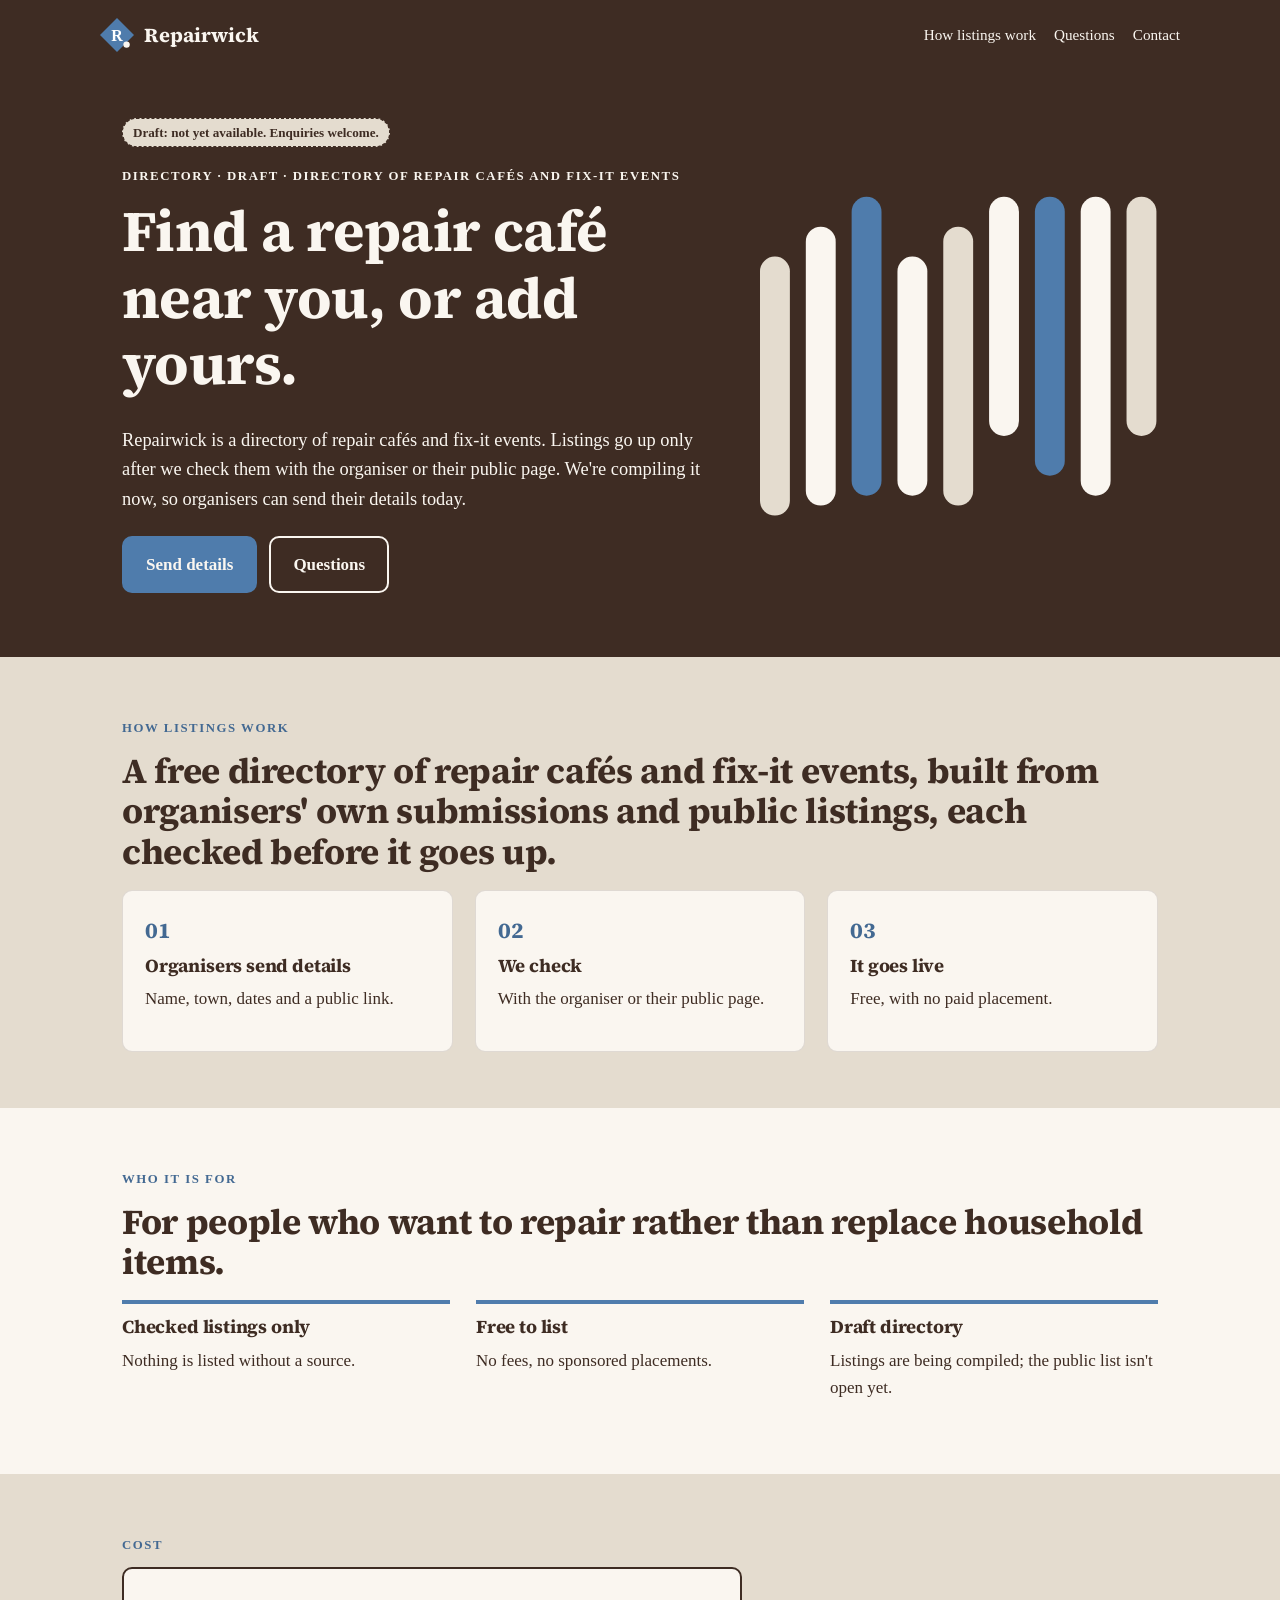
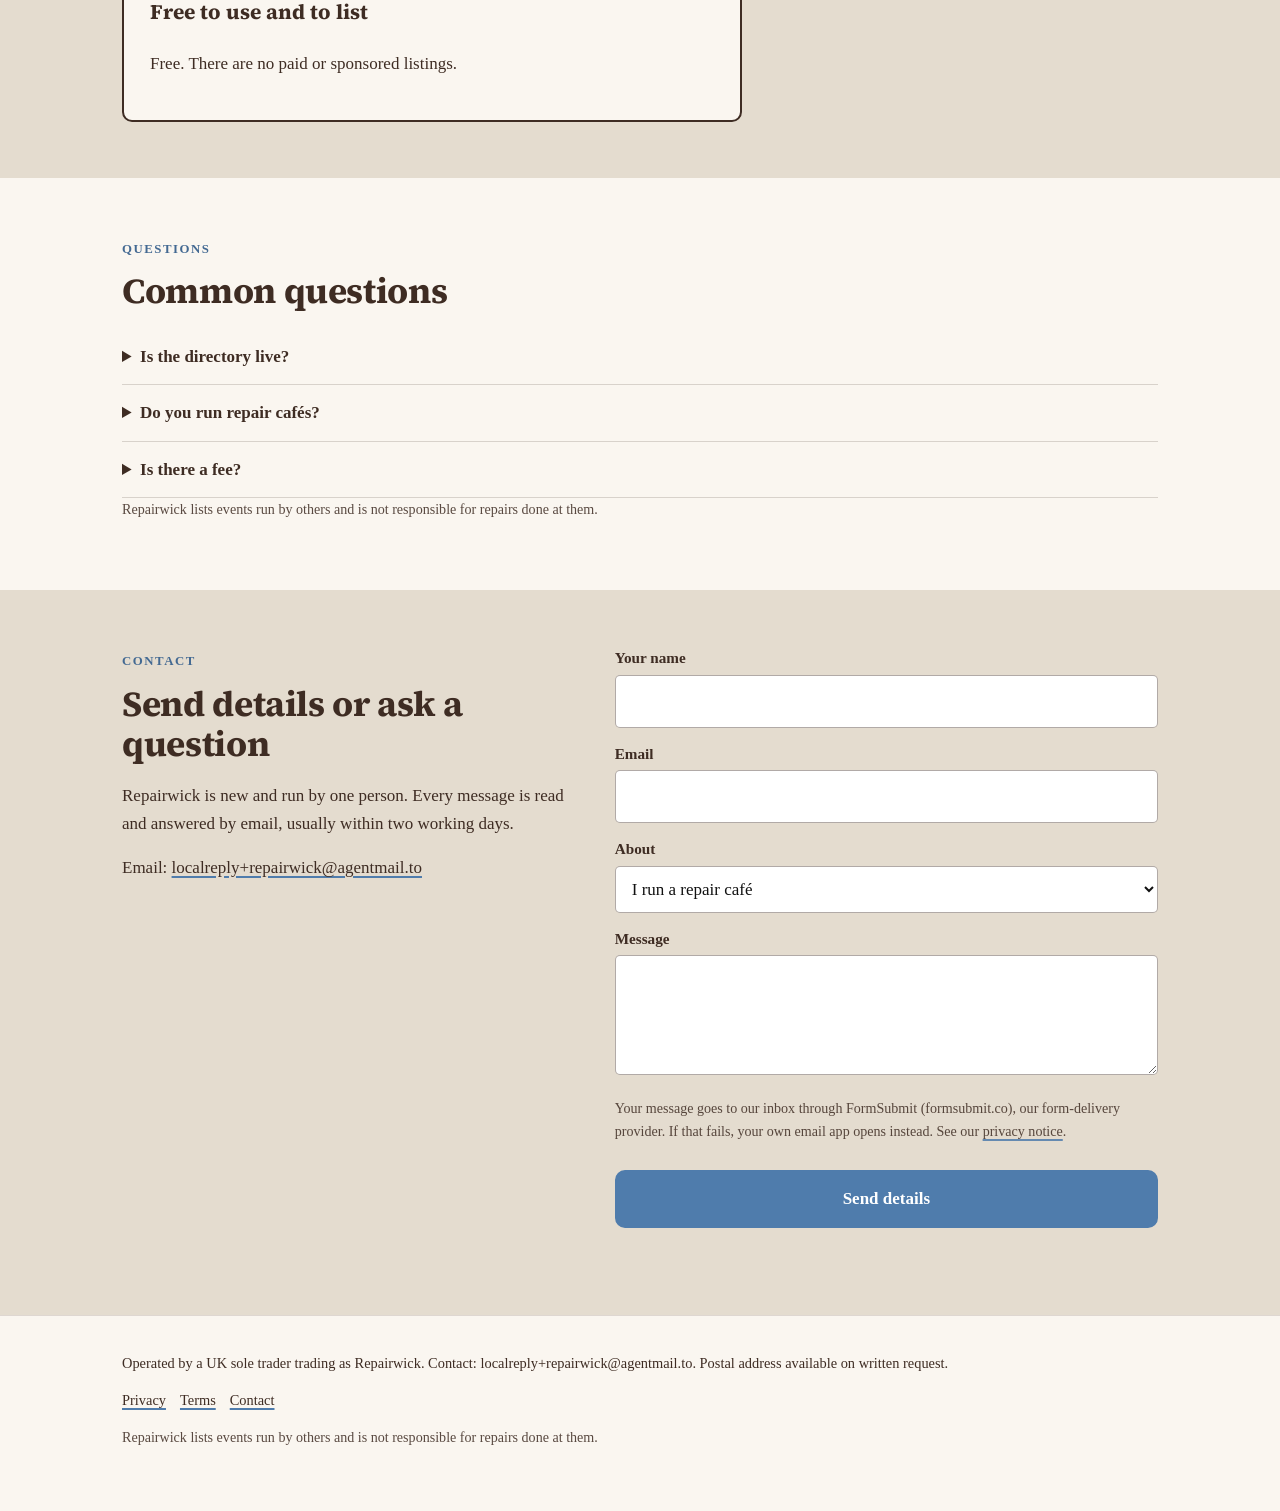
==== index.html @ 6638a0b9 "Publish site 2026-10-19 22:14 BST" ====
<!doctype html>
<html lang="en-GB">
<head>
<meta charset="utf-8">
<meta name="viewport" content="width=device-width, initial-scale=1">
<meta http-equiv="Content-Security-Policy" content="default-src 'self'; img-src 'self' data: https://localreplyloop.goatcounter.com; style-src 'self'; script-src 'self'; font-src 'self'; connect-src 'self' https://formsubmit.co; form-action 'self'; base-uri 'self'; object-src 'none'">
<meta name="referrer" content="strict-origin-when-cross-origin">
<title>Repairwick: Find a repair café near you, or add yours</title>
<meta name="description" content="A free directory of repair cafés and fix-it events, built from organisers&#x27; own submissions and public listings, each checked before it goes up.">
<meta name="theme-color" content="#3E2C23">
<meta property="og:type" content="website"><meta property="og:title" content="Repairwick: Find a repair café near you, or add yours"><meta property="og:description" content="A free directory of repair cafés and fix-it events, built from organisers&#x27; own submissions and public listings, each checked before it goes up.">
<meta property="og:image" content="https://evanturner557-del.github.io/repairwick/assets/og.png"><meta property="og:image:width" content="1200"><meta property="og:image:height" content="630">
<meta property="og:image:alt" content="Repairwick: Find a repair café near you, or add yours."><meta property="og:site_name" content="Repairwick"><meta property="og:locale" content="en_GB">
<meta property="og:url" content="https://evanturner557-del.github.io/repairwick/"><meta name="twitter:card" content="summary_large_image">
<link rel="canonical" href="https://evanturner557-del.github.io/repairwick/">
<link rel="icon" href="assets/favicon.svg" type="image/svg+xml">
<link rel="stylesheet" href="assets/site.css">
<script src="assets/config.js"></script>
<script src="assets/analytics.js" defer></script>
<script src="_shared/kit.js" defer></script>
</head>
<body>
<a class="skip" href="#main">Skip to content</a>
<header class="band"><div class="wrap top"><a class="brand" href="./"><svg viewBox="0 0 64 64" aria-hidden="true" width="34" height="34"><path d="M32 0 64 32 32 64 0 32z" fill="#4F7CAC"/><text x="32" y="43" text-anchor="middle" font-family="Georgia, serif" font-weight="700" font-size="30" fill="#FFFFFF">R</text><circle cx="50" cy="50" r="6" fill="#FAF6F0"/></svg>Repairwick</a><nav aria-label="Primary"><a href="#how">How listings work</a><a href="#faq">Questions</a><a href="#contact">Contact</a></nav></div><section class="hero"><div class="wrap"><div><span class="draft">Draft: not yet available. Enquiries welcome.</span><br><span class="eyebrow">Directory · draft · Directory of repair cafés and fix-it events</span><h1>Find a repair café near you, or add yours.</h1><p class="lede">Repairwick is a directory of repair cafés and fix-it events. Listings go up only after we check them with the organiser or their public page. We&#x27;re compiling it now, so organisers can send their details today.</p><div class="ctas"><a class="btn" href="#contact" data-cta="hero">Send details</a><a class="btn ghost" href="#faq" data-cta="hero-secondary">Questions</a></div></div><div class="art"><svg viewBox="0 0 400 400" role="img" aria-label="Decorative pattern" class="motif" preserveAspectRatio="xMidYMid slice"><rect x="0" y="100" width="30" height="260" rx="15" fill="#E4DCCF"/><rect x="46" y="70" width="30" height="280" rx="15" fill="#FAF6F0"/><rect x="92" y="40" width="30" height="300" rx="15" fill="#4F7CAC"/><rect x="138" y="100" width="30" height="240" rx="15" fill="#FAF6F0"/><rect x="184" y="70" width="30" height="280" rx="15" fill="#E4DCCF"/><rect x="230" y="40" width="30" height="240" rx="15" fill="#FAF6F0"/><rect x="276" y="40" width="30" height="280" rx="15" fill="#4F7CAC"/><rect x="322" y="40" width="30" height="300" rx="15" fill="#FAF6F0"/><rect x="368" y="40" width="30" height="240" rx="15" fill="#E4DCCF"/></svg></div></div></section></header>
<main id="main">
<section class="tint" id="how"><div class="wrap"><span class="eyebrow">How listings work</span><h2>A free directory of repair cafés and fix-it events, built from organisers&#x27; own submissions and public listings, each checked before it goes up.</h2><div class="steps"><div class="step"><h3>Organisers send details</h3><p>Name, town, dates and a public link.</p></div><div class="step"><h3>We check</h3><p>With the organiser or their public page.</p></div><div class="step"><h3>It goes live</h3><p>Free, with no paid placement.</p></div></div></div></section>
<section><div class="wrap"><span class="eyebrow">Who it is for</span><h2>For people who want to repair rather than replace household items.</h2><div class="points"><div class="point"><h3>Checked listings only</h3><p>Nothing is listed without a source.</p></div><div class="point"><h3>Free to list</h3><p>No fees, no sponsored placements.</p></div><div class="point"><h3>Draft directory</h3><p>Listings are being compiled; the public list isn&#x27;t open yet.</p></div></div></div></section>
<section class="tint" id="price"><div class="wrap"><span class="eyebrow">Cost</span><div class="pricebox"><p class="price">Free to use and to list</p><p>Free. There are no paid or sponsored listings.</p></div></div></section>
<section id="faq"><div class="wrap"><span class="eyebrow">Questions</span><h2>Common questions</h2><details><summary>Is the directory live?</summary><p>Not yet. It&#x27;s a draft while we gather and check listings.</p></details><details><summary>Do you run repair cafés?</summary><p>No. We list them.</p></details><details><summary>Is there a fee?</summary><p>No, listing is free.</p></details><p class="fine" style="margin-top:18px">Repairwick lists events run by others and is not responsible for repairs done at them.</p></div></section>
<section class="tint" id="contact"><div class="wrap contact-grid"><div><span class="eyebrow">Contact</span><h2>Send details or ask a question</h2><p>Repairwick is new and run by one person. Every message is read and answered by email, usually within two working days.</p><p>Email: <a href="mailto:localreply+repairwick@agentmail.to">localreply+repairwick@agentmail.to</a></p></div><form class="form" data-contact data-formsubmit="localreply+repairwick@agentmail.to" data-email="localreply+repairwick@agentmail.to" data-subject="Repairwick enquiry" novalidate>
<div><label for="f-name">Your name</label><input id="f-name" name="name" autocomplete="name" required></div>
<div><label for="f-email">Email</label><input id="f-email" name="email" type="email" autocomplete="email" required></div>
<div><label for="f-plan">About</label><select id="f-plan" name="plan"><option value="I run a repair café">I run a repair café</option><option value="I want to find one">I want to find one</option><option value="Something else">Something else</option></select></div>
<div><label for="f-message">Message</label><textarea id="f-message" name="message"></textarea></div>
<p class="hint">Your message goes to our inbox through FormSubmit (formsubmit.co), our form-delivery provider. If that fails, your own email app opens instead. See our <a href="privacy.html">privacy notice</a>.</p>
<button class="btn" type="submit">Send details</button>
<p class="form-status" role="status" aria-live="polite"></p>
</form></div></section>
</main><footer><div class="wrap"><p>Operated by a UK sole trader trading as Repairwick. Contact: localreply+repairwick@agentmail.to. Postal address available on written request.</p>
<p><a href="privacy.html">Privacy</a><a href="terms.html">Terms</a><a href="./#contact">Contact</a></p>
<p class="fine">Repairwick lists events run by others and is not responsible for repairs done at them.</p></div></footer>
</body></html>
---- assets/site.css ----
@font-face{font-family:'Source Serif 4';font-weight:600;font-style:normal;font-display:swap;src:url(fonts/source-serif-4-latin-600-normal.woff2) format('woff2')}
@font-face{font-family:'Source Serif 4';font-weight:700;font-style:normal;font-display:swap;src:url(fonts/source-serif-4-latin-700-normal.woff2) format('woff2')}
:root{--ink:#3E2C23;--paper:#FAF6F0;--acc:#4F7CAC;--acc-text:#436992;--on-acc:#FFFFFF;--soft:#E4DCCF;--on-ink:#FAF6F0;--r:10px;--br:10px;--head:'Source Serif 4', Georgia, serif;--body:Georgia, serif}
*,*::before,*::after{box-sizing:border-box}html{scroll-behavior:smooth}@media (prefers-reduced-motion:reduce){html{scroll-behavior:auto}*{transition:none!important}}
body{margin:0;font-family:var(--body);color:var(--ink);background:var(--paper);line-height:1.6;font-size:17px;-webkit-font-smoothing:antialiased}
h1,h2,h3{font-family:var(--head);line-height:1.15;margin:0 0 .5em;letter-spacing:-.01em}h1{font-size:clamp(2.1rem,5vw,3.6rem)}h2{font-size:clamp(1.5rem,3vw,2.2rem)}h3{font-size:1.15rem}
p{margin:0 0 1em}a{color:var(--ink);text-decoration-color:var(--acc);text-underline-offset:3px;text-decoration-thickness:2px}
.wrap{max-width:1080px;margin:0 auto;padding:0 22px}.skip{position:absolute;left:-999px}.skip:focus{left:12px;top:12px;background:var(--ink);color:var(--on-ink);padding:8px 12px;z-index:9}
:focus-visible{outline:3px solid var(--acc);outline-offset:2px}
.top{display:flex;align-items:center;justify-content:space-between;padding:18px 0;gap:16px}.brand{display:flex;align-items:center;gap:10px;font-family:var(--head);font-weight:700;font-size:1.25rem;text-decoration:none}
.top nav a{margin-left:18px;font-size:.95rem;text-decoration:none}.top nav a:hover{text-decoration:underline}
.btn{display:inline-block;background:var(--acc);color:var(--on-acc);padding:13px 22px;border-radius:var(--br);font-weight:600;text-decoration:none;border:2px solid var(--acc);cursor:pointer;font:inherit;font-weight:600}
.btn:hover{filter:brightness(.94)}.btn.ghost{background:transparent;color:var(--ink);border-color:var(--ink)}
.eyebrow{display:inline-block;font-size:.8rem;letter-spacing:.12em;text-transform:uppercase;font-weight:600;color:var(--acc-text);margin-bottom:12px}
.hero{padding:48px 0 64px}.hero .lede{font-size:1.15rem;max-width:40em}.ctas{display:flex;gap:12px;flex-wrap:wrap;margin-top:22px}
.motif{width:100%;height:auto;max-width:420px;display:block}
.draft{display:inline-block;background:var(--soft);border:1px dashed var(--ink);padding:3px 10px;border-radius:999px;font-size:.82rem;font-weight:600;margin-bottom:14px}
section{padding:56px 0}.tint{background:var(--soft)}
.steps{display:grid;grid-template-columns:repeat(auto-fit,minmax(220px,1fr));gap:22px;counter-reset:s}
.step{padding:22px;border-radius:var(--r);background:var(--paper);border:1px solid color-mix(in srgb,var(--ink) 14%,transparent)}
.step::before{counter-increment:s;content:"0" counter(s);font-family:var(--head);font-weight:700;color:var(--acc-text);display:block;font-size:1.4rem;margin-bottom:6px}
.points{display:grid;grid-template-columns:repeat(auto-fit,minmax(240px,1fr));gap:26px}.point h3{border-top:4px solid var(--acc);padding-top:12px}
.price{font-family:var(--head);font-size:1.3rem;font-weight:700}.pricebox{border:2px solid var(--ink);border-radius:var(--r);padding:26px;max-width:620px;background:var(--paper)}
details{border-bottom:1px solid color-mix(in srgb,var(--ink) 18%,transparent);padding:14px 0}summary{cursor:pointer;font-weight:600}details p{margin-top:10px}
.form{display:grid;gap:14px;max-width:620px}.form label{font-weight:600;font-size:.95rem;display:block;margin-bottom:4px}
.form input,.form textarea,.form select{width:100%;padding:12px;border:1.5px solid color-mix(in srgb,var(--ink) 40%,transparent);border-radius:calc(var(--r)/2);font:inherit;background:#fff;color:#111}
.form textarea{min-height:120px}.hint,.fine{font-size:.88rem;opacity:.85}.form-status{font-weight:600}
.contact-grid{display:grid;grid-template-columns:1fr 1.2fr;gap:40px}@media(max-width:800px){.contact-grid{grid-template-columns:1fr}.top nav{display:none}}
footer{padding:36px 0 48px;font-size:.9rem;border-top:1px solid color-mix(in srgb,var(--ink) 15%,transparent)}footer a{margin-right:14px}
.tool{background:var(--paper);border:2px solid var(--ink);border-radius:var(--r);padding:26px;max-width:640px}.tool .row{display:grid;grid-template-columns:1fr 140px;gap:12px;align-items:center;margin-bottom:10px}
.tool input[type=number]{padding:10px;border:1.5px solid var(--ink);border-radius:8px;font:inherit;width:100%}.result{margin-top:16px;padding:16px;background:var(--soft);border-radius:calc(var(--r)/2);min-height:3em}
.check h3{margin-top:18px}.check label{display:flex;gap:10px;align-items:flex-start;padding:6px 0}.check input{width:20px;height:20px;accent-color:var(--acc)}
.legal{max-width:760px}.legal h2{font-size:1.3rem;margin-top:1.6em}
.band{background:var(--ink);color:var(--on-ink)}.band a{color:var(--on-ink)}.band .btn.ghost{color:var(--on-ink);border-color:var(--on-ink)}.band .eyebrow{color:var(--on-ink)}.hero .wrap{display:grid;grid-template-columns:1.2fr .8fr;gap:40px;align-items:center}@media(max-width:800px){.hero .wrap{grid-template-columns:1fr}}.band .draft{color:var(--ink)}
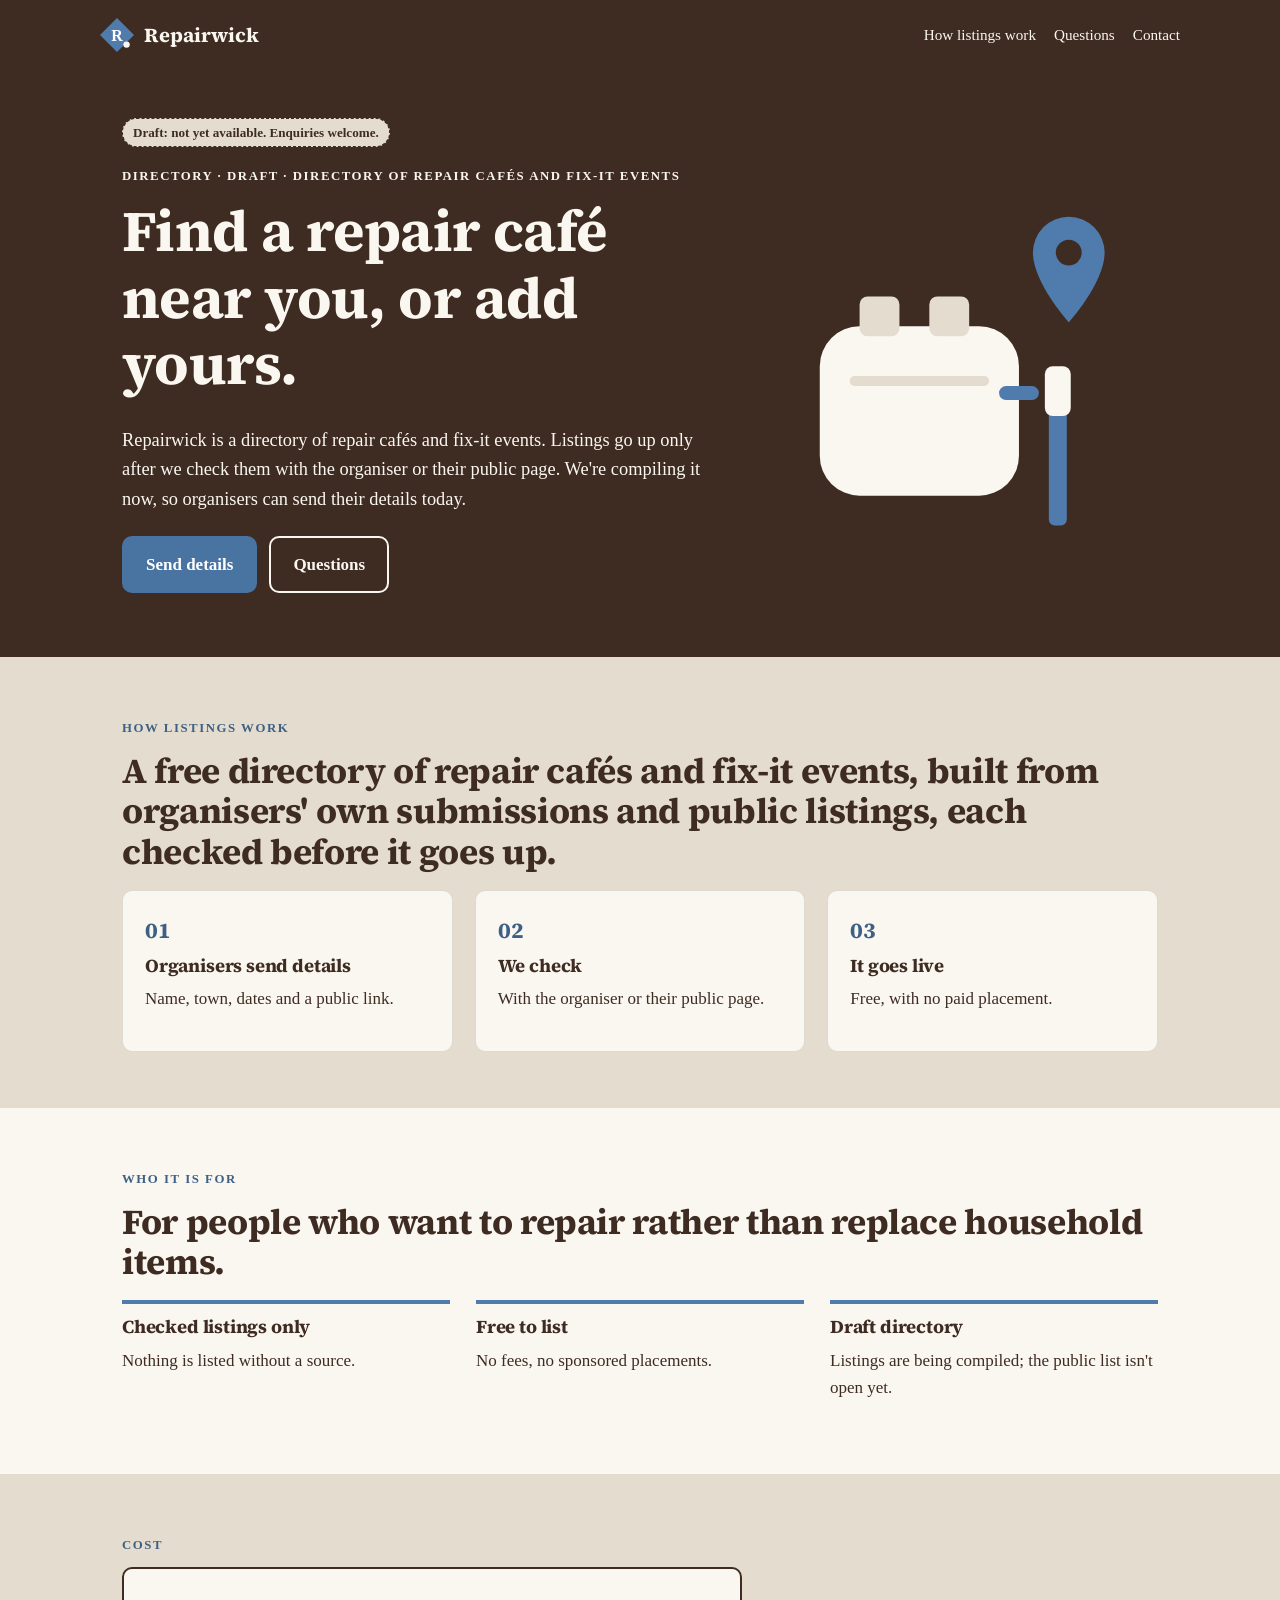
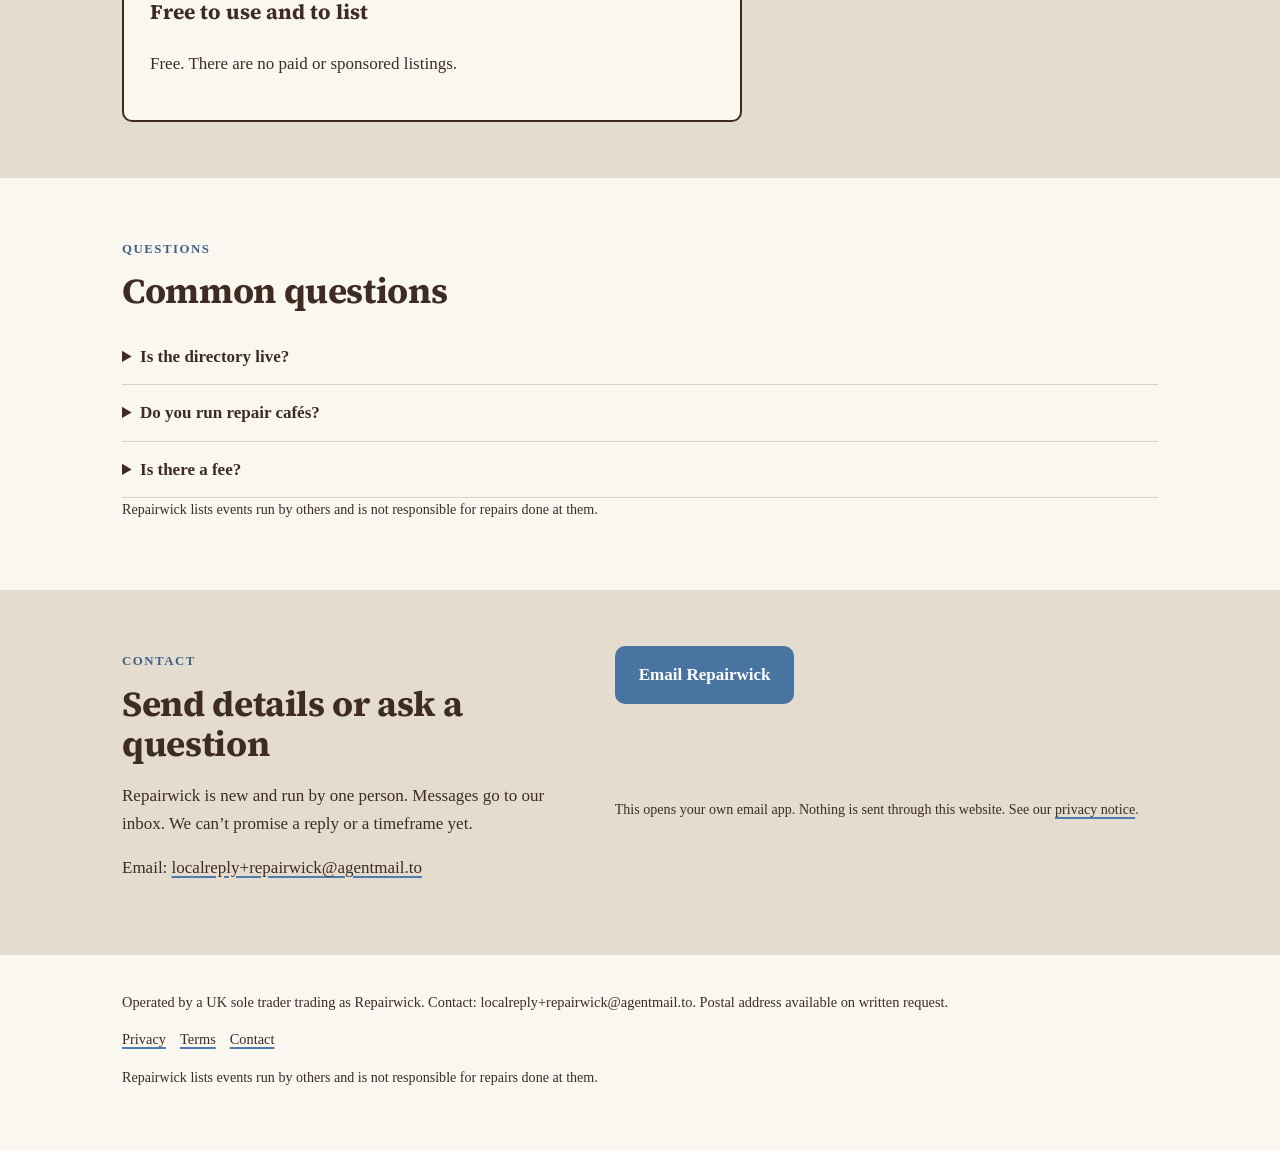
==== commit 788a2a4f: "Publish site 2026-10-21 08:29 BST" ====
--- a/index.html
+++ b/index.html
@@ -3,7 +3,7 @@
 <head>
 <meta charset="utf-8">
 <meta name="viewport" content="width=device-width, initial-scale=1">
-<meta http-equiv="Content-Security-Policy" content="default-src 'self'; img-src 'self' data: https://localreplyloop.goatcounter.com; style-src 'self'; script-src 'self'; font-src 'self'; connect-src 'self' https://formsubmit.co; form-action 'self'; base-uri 'self'; object-src 'none'">
+<meta http-equiv="Content-Security-Policy" content="default-src 'self'; img-src 'self' data: https://localreplyloop.goatcounter.com; style-src 'self'; script-src 'self'; font-src 'self'; connect-src 'self'; form-action 'self'; base-uri 'self'; object-src 'none'">
 <meta name="referrer" content="strict-origin-when-cross-origin">
 <title>Repairwick: Find a repair café near you, or add yours</title>
 <meta name="description" content="A free directory of repair cafés and fix-it events, built from organisers&#x27; own submissions and public listings, each checked before it goes up.">
@@ -21,21 +21,14 @@
 </head>
 <body>
 <a class="skip" href="#main">Skip to content</a>
-<header class="band"><div class="wrap top"><a class="brand" href="./"><svg viewBox="0 0 64 64" aria-hidden="true" width="34" height="34"><path d="M32 0 64 32 32 64 0 32z" fill="#4F7CAC"/><text x="32" y="43" text-anchor="middle" font-family="Georgia, serif" font-weight="700" font-size="30" fill="#FFFFFF">R</text><circle cx="50" cy="50" r="6" fill="#FAF6F0"/></svg>Repairwick</a><nav aria-label="Primary"><a href="#how">How listings work</a><a href="#faq">Questions</a><a href="#contact">Contact</a></nav></div><section class="hero"><div class="wrap"><div><span class="draft">Draft: not yet available. Enquiries welcome.</span><br><span class="eyebrow">Directory · draft · Directory of repair cafés and fix-it events</span><h1>Find a repair café near you, or add yours.</h1><p class="lede">Repairwick is a directory of repair cafés and fix-it events. Listings go up only after we check them with the organiser or their public page. We&#x27;re compiling it now, so organisers can send their details today.</p><div class="ctas"><a class="btn" href="#contact" data-cta="hero">Send details</a><a class="btn ghost" href="#faq" data-cta="hero-secondary">Questions</a></div></div><div class="art"><svg viewBox="0 0 400 400" role="img" aria-label="Decorative pattern" class="motif" preserveAspectRatio="xMidYMid slice"><rect x="0" y="100" width="30" height="260" rx="15" fill="#E4DCCF"/><rect x="46" y="70" width="30" height="280" rx="15" fill="#FAF6F0"/><rect x="92" y="40" width="30" height="300" rx="15" fill="#4F7CAC"/><rect x="138" y="100" width="30" height="240" rx="15" fill="#FAF6F0"/><rect x="184" y="70" width="30" height="280" rx="15" fill="#E4DCCF"/><rect x="230" y="40" width="30" height="240" rx="15" fill="#FAF6F0"/><rect x="276" y="40" width="30" height="280" rx="15" fill="#4F7CAC"/><rect x="322" y="40" width="30" height="300" rx="15" fill="#FAF6F0"/><rect x="368" y="40" width="30" height="240" rx="15" fill="#E4DCCF"/></svg></div></div></section></header>
+<header class="band"><div class="wrap top"><a class="brand" href="./"><svg viewBox="0 0 64 64" aria-hidden="true" width="34" height="34"><path d="M32 0 64 32 32 64 0 32z" fill="#4F7CAC"/><text x="32" y="43" text-anchor="middle" font-family="Georgia, serif" font-weight="700" font-size="30" fill="#FFFFFF">R</text><circle cx="50" cy="50" r="6" fill="#FAF6F0"/></svg>Repairwick</a><nav aria-label="Primary"><a href="#how">How listings work</a><a href="#faq">Questions</a><a href="#contact">Contact</a></nav></div></header>
 <main id="main">
+<div class="band"><section class="hero"><div class="wrap"><div><span class="draft">Draft: not yet available. Enquiries welcome.</span><br><span class="eyebrow">Directory · draft · Directory of repair cafés and fix-it events</span><h1>Find a repair café near you, or add yours.</h1><p class="lede">Repairwick is a directory of repair cafés and fix-it events. Listings go up only after we check them with the organiser or their public page. We&#x27;re compiling it now, so organisers can send their details today.</p><div class="ctas"><a class="btn" href="#contact" data-cta="hero">Send details</a><a class="btn ghost" href="#faq" data-cta="hero-secondary">Questions</a></div></div><div class="art"><svg viewBox="0 0 400 400" aria-hidden="true" focusable="false" class="motif"><rect x="60" y="170" width="200" height="170" rx="40" fill="#FAF6F0"/><rect x="100" y="140" width="40" height="40" rx="8" fill="#E4DCCF"/><rect x="170" y="140" width="40" height="40" rx="8" fill="#E4DCCF"/><rect x="240" y="230" width="40" height="14" rx="7" fill="#4F7CAC"/><rect x="90" y="220" width="140" height="10" rx="5" fill="#E4DCCF"/><rect x="290" y="250" width="18" height="120" rx="6" fill="#4F7CAC"/><rect x="286" y="210" width="26" height="50" rx="8" fill="#FAF6F0"/><path d="M310 60 a36 36 0 0 1 36 36 c0 30 -36 70 -36 70 s-36 -40 -36 -70 a36 36 0 0 1 36 -36z" fill="#4F7CAC"/><circle cx="310" cy="96" r="13" fill="#3E2C23"/></svg></div></div></section></div>
 <section class="tint" id="how"><div class="wrap"><span class="eyebrow">How listings work</span><h2>A free directory of repair cafés and fix-it events, built from organisers&#x27; own submissions and public listings, each checked before it goes up.</h2><div class="steps"><div class="step"><h3>Organisers send details</h3><p>Name, town, dates and a public link.</p></div><div class="step"><h3>We check</h3><p>With the organiser or their public page.</p></div><div class="step"><h3>It goes live</h3><p>Free, with no paid placement.</p></div></div></div></section>
 <section><div class="wrap"><span class="eyebrow">Who it is for</span><h2>For people who want to repair rather than replace household items.</h2><div class="points"><div class="point"><h3>Checked listings only</h3><p>Nothing is listed without a source.</p></div><div class="point"><h3>Free to list</h3><p>No fees, no sponsored placements.</p></div><div class="point"><h3>Draft directory</h3><p>Listings are being compiled; the public list isn&#x27;t open yet.</p></div></div></div></section>
 <section class="tint" id="price"><div class="wrap"><span class="eyebrow">Cost</span><div class="pricebox"><p class="price">Free to use and to list</p><p>Free. There are no paid or sponsored listings.</p></div></div></section>
 <section id="faq"><div class="wrap"><span class="eyebrow">Questions</span><h2>Common questions</h2><details><summary>Is the directory live?</summary><p>Not yet. It&#x27;s a draft while we gather and check listings.</p></details><details><summary>Do you run repair cafés?</summary><p>No. We list them.</p></details><details><summary>Is there a fee?</summary><p>No, listing is free.</p></details><p class="fine" style="margin-top:18px">Repairwick lists events run by others and is not responsible for repairs done at them.</p></div></section>
-<section class="tint" id="contact"><div class="wrap contact-grid"><div><span class="eyebrow">Contact</span><h2>Send details or ask a question</h2><p>Repairwick is new and run by one person. Every message is read and answered by email, usually within two working days.</p><p>Email: <a href="mailto:localreply+repairwick@agentmail.to">localreply+repairwick@agentmail.to</a></p></div><form class="form" data-contact data-formsubmit="localreply+repairwick@agentmail.to" data-email="localreply+repairwick@agentmail.to" data-subject="Repairwick enquiry" novalidate>
-<div><label for="f-name">Your name</label><input id="f-name" name="name" autocomplete="name" required></div>
-<div><label for="f-email">Email</label><input id="f-email" name="email" type="email" autocomplete="email" required></div>
-<div><label for="f-plan">About</label><select id="f-plan" name="plan"><option value="I run a repair café">I run a repair café</option><option value="I want to find one">I want to find one</option><option value="Something else">Something else</option></select></div>
-<div><label for="f-message">Message</label><textarea id="f-message" name="message"></textarea></div>
-<p class="hint">Your message goes to our inbox through FormSubmit (formsubmit.co), our form-delivery provider. If that fails, your own email app opens instead. See our <a href="privacy.html">privacy notice</a>.</p>
-<button class="btn" type="submit">Send details</button>
-<p class="form-status" role="status" aria-live="polite"></p>
-</form></div></section>
+<section class="tint" id="contact"><div class="wrap contact-grid"><div><span class="eyebrow">Contact</span><h2>Send details or ask a question</h2><p>Repairwick is new and run by one person. Messages go to our inbox. We can’t promise a reply or a timeframe yet.</p><p>Email: <a href="mailto:localreply+repairwick@agentmail.to">localreply+repairwick@agentmail.to</a></p></div><div class="form contact-mail"><p><a class="btn" href="mailto:localreply+repairwick@agentmail.to?subject=%5BRepairwick%5D%20Enquiry" data-cta="enquire">Email Repairwick</a></p><p class="hint">This opens your own email app. Nothing is sent through this website. See our <a href="privacy.html">privacy notice</a>.</p></div></div></section>
 </main><footer><div class="wrap"><p>Operated by a UK sole trader trading as Repairwick. Contact: localreply+repairwick@agentmail.to. Postal address available on written request.</p>
 <p><a href="privacy.html">Privacy</a><a href="terms.html">Terms</a><a href="./#contact">Contact</a></p>
 <p class="fine">Repairwick lists events run by others and is not responsible for repairs done at them.</p></div></footer>
--- a/assets/site.css
+++ b/assets/site.css
@@ -1,6 +1,6 @@
 @font-face{font-family:'Source Serif 4';font-weight:600;font-style:normal;font-display:swap;src:url(fonts/source-serif-4-latin-600-normal.woff2) format('woff2')}
 @font-face{font-family:'Source Serif 4';font-weight:700;font-style:normal;font-display:swap;src:url(fonts/source-serif-4-latin-700-normal.woff2) format('woff2')}
-:root{--ink:#3E2C23;--paper:#FAF6F0;--acc:#4F7CAC;--acc-text:#436992;--on-acc:#FFFFFF;--soft:#E4DCCF;--on-ink:#FAF6F0;--r:10px;--br:10px;--head:'Source Serif 4', Georgia, serif;--body:Georgia, serif}
+:root{--ink:#3E2C23;--paper:#FAF6F0;--acc:#4F7CAC;--acc-text:#3E6085;--on-acc:#FFFFFF;--acc-btn:#4973A0;--soft:#E4DCCF;--on-ink:#FAF6F0;--r:10px;--br:10px;--head:'Source Serif 4', Georgia, serif;--body:Georgia, serif}
 *,*::before,*::after{box-sizing:border-box}html{scroll-behavior:smooth}@media (prefers-reduced-motion:reduce){html{scroll-behavior:auto}*{transition:none!important}}
 body{margin:0;font-family:var(--body);color:var(--ink);background:var(--paper);line-height:1.6;font-size:17px;-webkit-font-smoothing:antialiased}
 h1,h2,h3{font-family:var(--head);line-height:1.15;margin:0 0 .5em;letter-spacing:-.01em}h1{font-size:clamp(2.1rem,5vw,3.6rem)}h2{font-size:clamp(1.5rem,3vw,2.2rem)}h3{font-size:1.15rem}
@@ -9,11 +9,11 @@
 :focus-visible{outline:3px solid var(--acc);outline-offset:2px}
 .top{display:flex;align-items:center;justify-content:space-between;padding:18px 0;gap:16px}.brand{display:flex;align-items:center;gap:10px;font-family:var(--head);font-weight:700;font-size:1.25rem;text-decoration:none}
 .top nav a{margin-left:18px;font-size:.95rem;text-decoration:none}.top nav a:hover{text-decoration:underline}
-.btn{display:inline-block;background:var(--acc);color:var(--on-acc);padding:13px 22px;border-radius:var(--br);font-weight:600;text-decoration:none;border:2px solid var(--acc);cursor:pointer;font:inherit;font-weight:600}
-.btn:hover{filter:brightness(.94)}.btn.ghost{background:transparent;color:var(--ink);border-color:var(--ink)}
+.btn{display:inline-block;background:var(--acc-btn);color:var(--on-acc);padding:13px 22px;border-radius:var(--br);font-weight:600;text-decoration:none;border:2px solid var(--acc-btn);cursor:pointer;font:inherit;font-weight:600}
+.btn:hover{filter:none;box-shadow:inset 0 0 0 2px currentColor}.btn.ghost{background:transparent;color:var(--ink);border-color:var(--ink)}
 .eyebrow{display:inline-block;font-size:.8rem;letter-spacing:.12em;text-transform:uppercase;font-weight:600;color:var(--acc-text);margin-bottom:12px}
 .hero{padding:48px 0 64px}.hero .lede{font-size:1.15rem;max-width:40em}.ctas{display:flex;gap:12px;flex-wrap:wrap;margin-top:22px}
-.motif{width:100%;height:auto;max-width:420px;display:block}
+.motif{width:100%;height:auto;max-width:420px;display:block}.art{margin:0}
 .draft{display:inline-block;background:var(--soft);border:1px dashed var(--ink);padding:3px 10px;border-radius:999px;font-size:.82rem;font-weight:600;margin-bottom:14px}
 section{padding:56px 0}.tint{background:var(--soft)}
 .steps{display:grid;grid-template-columns:repeat(auto-fit,minmax(220px,1fr));gap:22px;counter-reset:s}
@@ -24,11 +24,11 @@
 details{border-bottom:1px solid color-mix(in srgb,var(--ink) 18%,transparent);padding:14px 0}summary{cursor:pointer;font-weight:600}details p{margin-top:10px}
 .form{display:grid;gap:14px;max-width:620px}.form label{font-weight:600;font-size:.95rem;display:block;margin-bottom:4px}
 .form input,.form textarea,.form select{width:100%;padding:12px;border:1.5px solid color-mix(in srgb,var(--ink) 40%,transparent);border-radius:calc(var(--r)/2);font:inherit;background:#fff;color:#111}
-.form textarea{min-height:120px}.hint,.fine{font-size:.88rem;opacity:.85}.form-status{font-weight:600}
-.contact-grid{display:grid;grid-template-columns:1fr 1.2fr;gap:40px}@media(max-width:800px){.contact-grid{grid-template-columns:1fr}.top nav{display:none}}
+.form textarea{min-height:120px}.hint,.fine{font-size:.88rem}.form-status{font-weight:600}
+.contact-grid{display:grid;grid-template-columns:1fr 1.2fr;gap:40px}@media(max-width:800px){.contact-grid{grid-template-columns:1fr}.top nav a:not([href="#contact"]){display:none}.top nav a{margin-left:0;padding:10px 0;font-weight:600}}
 footer{padding:36px 0 48px;font-size:.9rem;border-top:1px solid color-mix(in srgb,var(--ink) 15%,transparent)}footer a{margin-right:14px}
 .tool{background:var(--paper);border:2px solid var(--ink);border-radius:var(--r);padding:26px;max-width:640px}.tool .row{display:grid;grid-template-columns:1fr 140px;gap:12px;align-items:center;margin-bottom:10px}
 .tool input[type=number]{padding:10px;border:1.5px solid var(--ink);border-radius:8px;font:inherit;width:100%}.result{margin-top:16px;padding:16px;background:var(--soft);border-radius:calc(var(--r)/2);min-height:3em}
 .check h3{margin-top:18px}.check label{display:flex;gap:10px;align-items:flex-start;padding:6px 0}.check input{width:20px;height:20px;accent-color:var(--acc)}
 .legal{max-width:760px}.legal h2{font-size:1.3rem;margin-top:1.6em}
-.band{background:var(--ink);color:var(--on-ink)}.band a{color:var(--on-ink)}.band .btn.ghost{color:var(--on-ink);border-color:var(--on-ink)}.band .eyebrow{color:var(--on-ink)}.hero .wrap{display:grid;grid-template-columns:1.2fr .8fr;gap:40px;align-items:center}@media(max-width:800px){.hero .wrap{grid-template-columns:1fr}}.band .draft{color:var(--ink)}
+.band{background:var(--ink);color:var(--on-ink)}.band a{color:var(--on-ink)}.band .btn.ghost{color:var(--on-ink);border-color:var(--on-ink)}.band .btn:not(.ghost){color:var(--on-acc)}.band .eyebrow{color:var(--on-ink)}.hero .wrap{display:grid;grid-template-columns:1.2fr .8fr;gap:40px;align-items:center}@media(max-width:800px){.hero .wrap{grid-template-columns:1fr}}.band .draft{color:var(--ink)}
